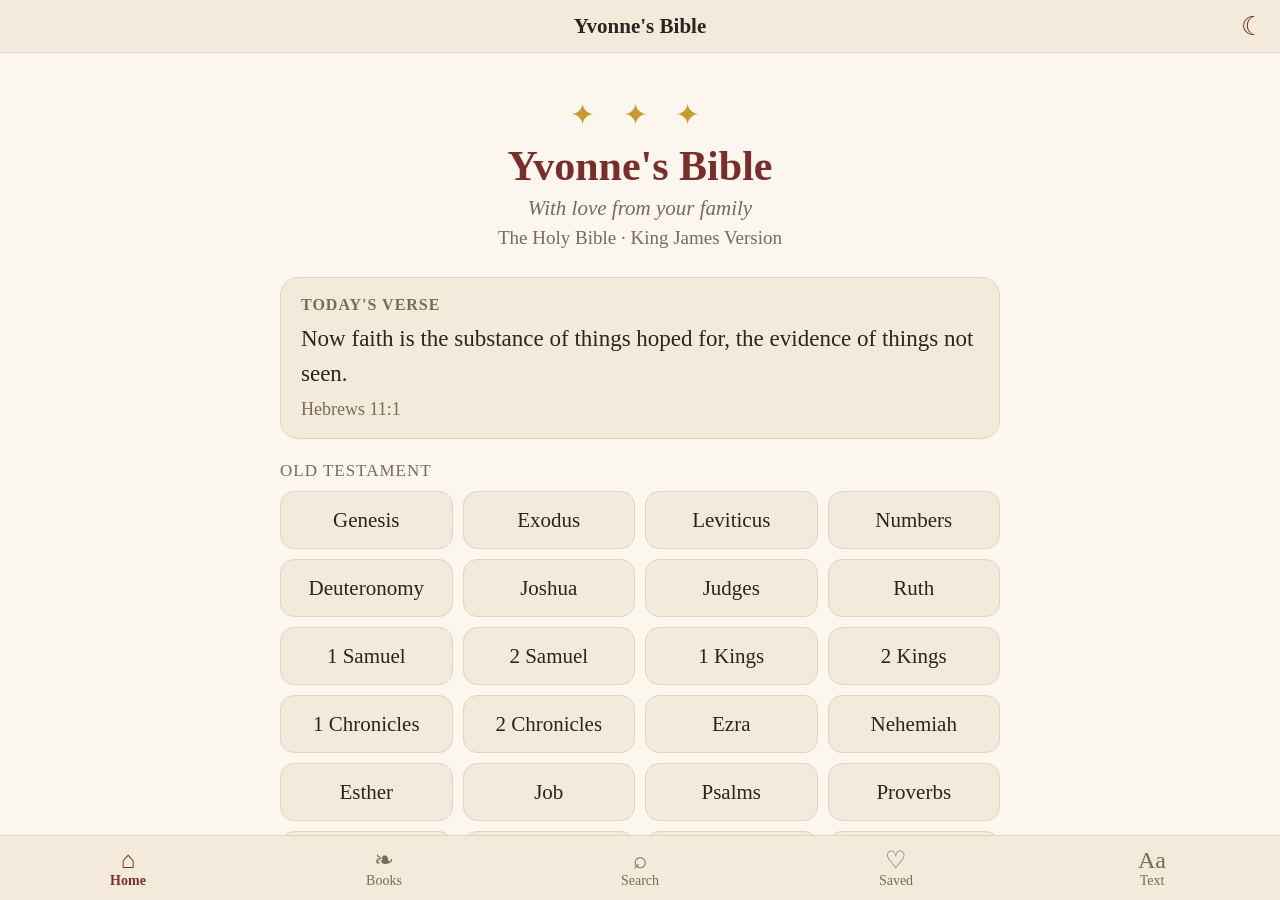
==== index.html @ 8f157e57 "v3.1: subtle play button, voice hint" ====
<!doctype html><html lang="en"><head><meta charset="utf-8">
<meta name="viewport" content="width=device-width,initial-scale=1,viewport-fit=cover">
<meta name="robots" content="noindex,nofollow">
<meta name="apple-mobile-web-app-capable" content="yes"><meta name="mobile-web-app-capable" content="yes">
<meta name="apple-mobile-web-app-status-bar-style" content="default">
<meta name="apple-mobile-web-app-title" content="Bible">
<meta name="theme-color" content="#fbf6ee">
<link rel="manifest" href="manifest.webmanifest"><link rel="apple-touch-icon" href="icons/icon-180.png">
<title>Yvonne's Bible</title><link rel="stylesheet" href="style.css?v=4"></head><body>
<header id="top"><button id="back" class="ib" aria-label="Back">‹</button><h1 id="title">Yvonne's Bible</h1><button id="moon" class="ib" aria-label="Night mode">☾</button></header>
<main id="view"></main>
<div id="readnav" hidden><button id="prev" aria-label="Previous chapter">‹ Prev</button><button id="chap" aria-label="Choose chapter"></button><button id="play" aria-label="Read aloud">&#9654;&#xFE0E;</button><button id="next" aria-label="Next chapter">Next ›</button></div>
<nav id="tabs"><button data-t="home"><b>⌂</b>Home</button><button data-t="books"><b>❧</b>Books</button><button data-t="search"><b>⌕</b>Search</button><button data-t="saved"><b>♡</b>Saved</button><button data-t="text"><b>Aa</b>Text</button></nav>
<div id="sheet" hidden></div><div id="toast" hidden></div>
<script src="app.js?v=4"></script></body></html>
---- style.css ----
:root{--bg:#fbf6ee;--bar:#f3eadb;--ink:#2b2420;--soft:#7a6a5a;--line:#e2d5c0;--red:#b3261e;--gold:#c99a2e;--acc:#7a2e2a;--hl:#fbe7a6;--fs:24px}
body.sepia{--bg:#f1e3c8;--bar:#e6d3b0;--ink:#3a2c1c;--line:#d4bf98;--hl:#f3d27a}
body.night{--bg:#0e0c0b;--bar:#171412;--ink:#cdbfae;--soft:#857868;--line:#2a2420;--red:#e0806a;--gold:#9c7c3c;--acc:#d9a07f;--hl:#3d3016}
*{box-sizing:border-box;-webkit-tap-highlight-color:transparent}
html,body{margin:0;height:100%;background:var(--bg);color:var(--ink);font-family:Georgia,"Iowan Old Style","Times New Roman",serif}
body{display:flex;flex-direction:column;overflow:hidden}
button{font:inherit;color:inherit;background:none;border:0;cursor:pointer;min-height:48px;min-width:48px}
header#top{flex:none;background:var(--bar);border-bottom:1px solid var(--line);padding-top:env(safe-area-inset-top);display:flex;align-items:center;z-index:5}
header h1{flex:1;text-align:center;font-size:21px;margin:0;font-weight:600;white-space:nowrap;overflow:hidden;text-overflow:ellipsis}
.ib{width:56px;height:52px;font-size:34px;display:flex;align-items:center;justify-content:center;color:var(--acc)}
#moon{font-size:26px}
#back[hidden]{display:flex;visibility:hidden}
main{flex:1;overflow-y:auto;-webkit-overflow-scrolling:touch;padding:18px 20px 30px}
#readnav{flex:none;display:flex;background:var(--bar);border-top:1px solid var(--line)}
#readnav[hidden]{display:none}
#readnav button{flex:1;height:58px;font-size:20px;color:var(--acc);font-weight:600}
#readnav #chap{color:var(--ink);font-weight:400}
#tabs{flex:none;display:flex;background:var(--bar);border-top:1px solid var(--line);padding-bottom:env(safe-area-inset-bottom)}
#tabs button{flex:1;height:64px;display:flex;flex-direction:column;align-items:center;justify-content:center;font-size:14px;color:var(--soft)}
#tabs button b{font-size:24px;font-weight:400;line-height:1.1}
#tabs button.on{color:var(--acc);font-weight:600}
.wrap{max-width:720px;margin:0 auto}
.cover{text-align:center;padding:26px 6px 10px}
.cover .orn{color:var(--gold);font-size:30px;letter-spacing:10px}
.cover h2{font-size:42px;margin:10px 0 6px;color:var(--acc);font-weight:600}
.cover .ded{font-style:italic;color:var(--soft);font-size:21px;margin:0 0 6px}
.card{background:var(--bar);border:1px solid var(--line);border-radius:18px;padding:18px 20px;margin:18px 0}
.card h3{margin:0 0 8px;font-size:16px;letter-spacing:1px;text-transform:uppercase;color:var(--soft);font-weight:600}
.card p{margin:0;font-size:23px;line-height:1.5}.card .ref{font-size:18px;color:var(--soft);margin-top:8px}
.big{display:block;width:100%;background:var(--acc);color:#fff8ef;border-radius:16px;font-size:22px;padding:16px;margin:12px 0;font-weight:600}
body.night .big{color:#1c1917}
.big.alt{background:transparent;color:var(--acc);border:2px solid var(--acc)}
.sect{font-size:17px;letter-spacing:1px;text-transform:uppercase;color:var(--soft);margin:22px 0 10px}
.grid{display:grid;grid-template-columns:repeat(auto-fill,minmax(150px,1fr));gap:10px}
.grid button{background:var(--bar);border:1px solid var(--line);border-radius:14px;min-height:60px;font-size:20px;padding:8px}
.grid.nums{grid-template-columns:repeat(auto-fill,minmax(64px,1fr))}
.grid.nums button{font-size:22px;min-height:64px}
.chtitle{text-align:center;font-size:30px;color:var(--acc);margin:4px 0 16px;font-weight:600}
.text{font-size:var(--fs);line-height:1.65}
.v{padding:2px 0;border-radius:6px}
.v sup{font-size:.55em;color:var(--soft);font-family:-apple-system,sans-serif;margin-right:3px;vertical-align:.5em}
.v r{color:var(--red)}.v s{text-decoration:none;font-size:.82em;letter-spacing:.04em}.v i{font-style:italic;opacity:.85}
.v h{display:block;font-style:italic;color:var(--soft);font-size:.8em;margin:8px 0 4px}
.v.hl{background:var(--hl)}.v.sel{outline:2px dashed var(--gold);outline-offset:2px}
.v.flash{animation:fl 2s}@keyframes fl{0%{background:var(--hl)}100%{background:transparent}}
.egg{display:inline-flex;align-items:center;justify-content:center;min-width:44px;min-height:44px;margin:-12px -6px -12px -4px;vertical-align:middle;color:var(--gold);font-size:.8em}
.pageturn{animation:pt .28s ease-out}.pageturn.b{animation:ptb .28s ease-out}
@keyframes pt{from{opacity:.2;transform:translateX(40px)}to{opacity:1;transform:none}}
@keyframes ptb{from{opacity:.2;transform:translateX(-40px)}to{opacity:1;transform:none}}
#sheet{position:fixed;inset:0;background:rgba(30,20,10,.45);z-index:20;display:flex;align-items:flex-end;justify-content:center}
#sheet[hidden]{display:none}
.panel{background:var(--bg);width:100%;max-width:620px;border-radius:22px 22px 0 0;padding:20px 20px calc(20px + env(safe-area-inset-bottom));max-height:88vh;overflow:auto;animation:up .25s}
@keyframes up{from{transform:translateY(40px);opacity:0}}
.panel h3{margin:4px 0 12px;font-size:24px;color:var(--acc);text-align:center}
.panel img{width:100%;border-radius:14px;display:block;margin:6px 0 14px}
.panel .msg{font-size:22px;line-height:1.5;text-align:center;font-style:italic}
.panel .vref{font-size:18px;color:var(--soft);text-align:center;margin-bottom:6px}
.row{display:flex;gap:10px}.row button{flex:1;border:2px solid var(--line);border-radius:14px;font-size:20px;min-height:56px}
.row button.on{border-color:var(--acc);color:var(--acc);font-weight:600}
input[type=search]{width:100%;font:inherit;font-size:22px;padding:14px 16px;border-radius:14px;border:2px solid var(--line);background:var(--bar);color:var(--ink)}
.res{display:block;width:100%;text-align:left;padding:14px 4px;border-bottom:1px solid var(--line);font-size:20px;line-height:1.45}
.res b{color:var(--acc);display:block;font-size:17px}
mark{background:var(--hl);color:inherit}
#toast{position:fixed;left:50%;transform:translateX(-50%);bottom:calc(150px + env(safe-area-inset-bottom));background:var(--ink);color:var(--bg);padding:12px 20px;border-radius:30px;font-size:18px;z-index:30;font-family:-apple-system,sans-serif}
#toast[hidden]{display:none}
.muted{color:var(--soft);font-size:19px;text-align:center}
.cont{display:block;width:100%;text-align:center;font-size:19px;color:var(--acc);min-height:48px;margin:2px 0 -6px}
.grid.bk button{font-size:21px;min-height:58px}
body.night .panel img{filter:brightness(.8)}
#readnav{align-items:center}
#readnav #play{flex:none;width:52px;height:52px;border-radius:50%;background:transparent;color:var(--acc);font-size:20px;margin:0 4px;border:1.5px solid var(--line);transition:background .2s,border-color .2s}
#readnav #play.on{background:color-mix(in srgb,var(--acc) 12%,transparent);border-color:color-mix(in srgb,var(--acc) 45%,transparent);font-size:17px;letter-spacing:-2px}
.hint{background:color-mix(in srgb,var(--gold) 12%,transparent);border:1px solid color-mix(in srgb,var(--gold) 35%,transparent);border-radius:12px;padding:10px 12px;margin-top:10px;font-size:16px;color:var(--soft);line-height:1.4}
.hint button{min-height:44px;color:var(--acc);font-size:16px;text-decoration:underline;padding:0 4px}
.v.speaking{background:var(--hl);box-shadow:0 0 0 3px var(--hl)}
select{width:100%;font:inherit;font-size:19px;padding:12px;border-radius:14px;border:2px solid var(--line);background:var(--bar);color:var(--ink);min-height:52px}
.help{font-size:16px;color:var(--soft);line-height:1.4;margin:8px 2px 0}
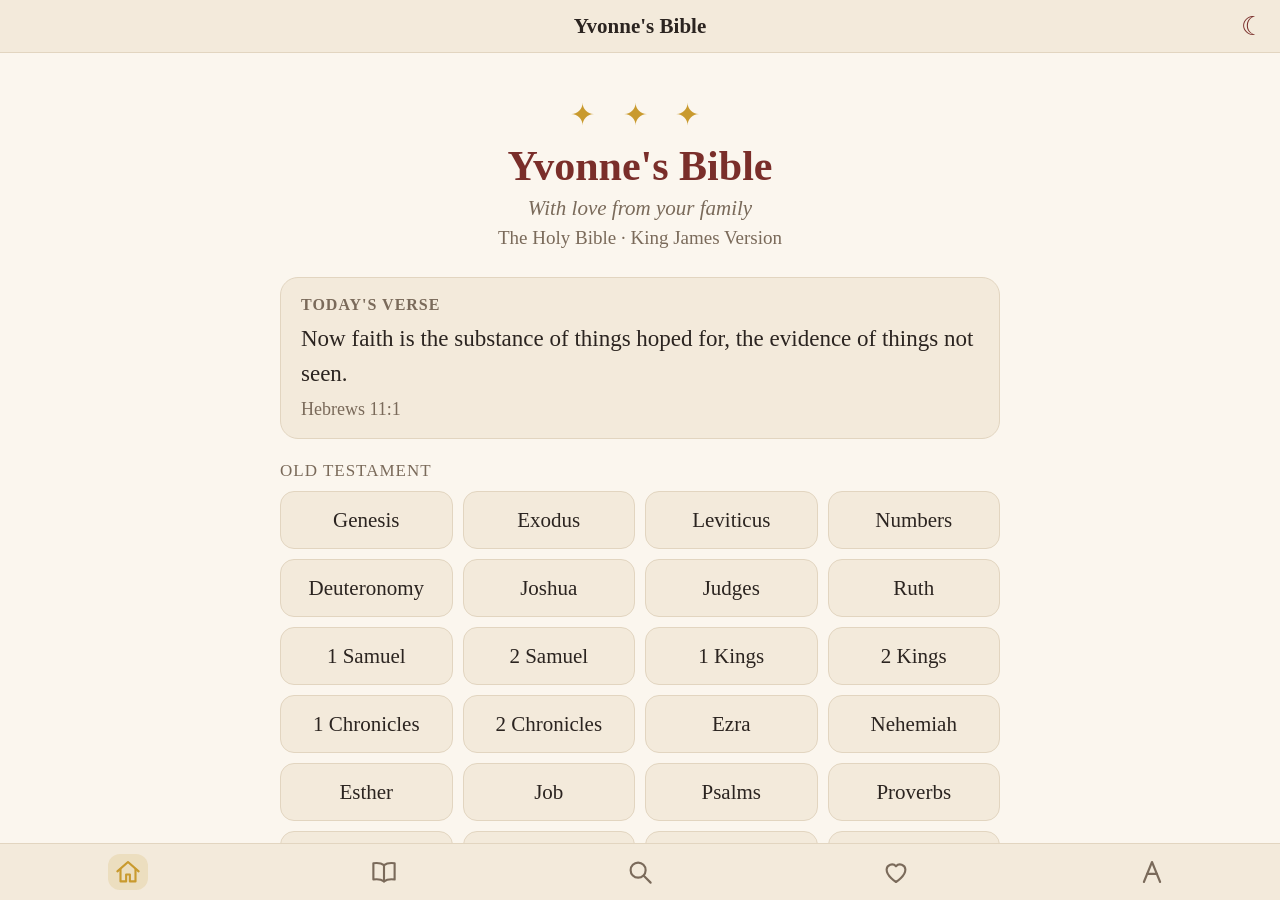
==== commit a91d83ee: "v3.3: icon tab bar" ====
--- a/index.html
+++ b/index.html
@@ -6,10 +6,10 @@
 <meta name="apple-mobile-web-app-title" content="Bible">
 <meta name="theme-color" content="#fbf6ee">
 <link rel="manifest" href="manifest.webmanifest"><link rel="apple-touch-icon" href="icons/icon-180.png">
-<title>Yvonne's Bible</title><link rel="stylesheet" href="style.css?v=4"></head><body>
+<title>Yvonne's Bible</title><link rel="stylesheet" href="style.css?v=6"></head><body>
 <header id="top"><button id="back" class="ib" aria-label="Back">‹</button><h1 id="title">Yvonne's Bible</h1><button id="moon" class="ib" aria-label="Night mode">☾</button></header>
 <main id="view"></main>
 <div id="readnav" hidden><button id="prev" aria-label="Previous chapter">‹ Prev</button><button id="chap" aria-label="Choose chapter"></button><button id="play" aria-label="Read aloud">&#9654;&#xFE0E;</button><button id="next" aria-label="Next chapter">Next ›</button></div>
-<nav id="tabs"><button data-t="home"><b>⌂</b>Home</button><button data-t="books"><b>❧</b>Books</button><button data-t="search"><b>⌕</b>Search</button><button data-t="saved"><b>♡</b>Saved</button><button data-t="text"><b>Aa</b>Text</button></nav>
+<nav id="tabs"><button data-t="home" aria-label="Home"><svg viewBox="0 0 24 24" width="30" height="30" fill="none" stroke="currentColor" stroke-width="1.7" stroke-linecap="round" stroke-linejoin="round" aria-hidden="true"><path d="M3.5 11.5 12 4l8.5 7.5"/><path d="M6 10v9.5h4.5V14h3v5.5H18V10"/></svg></button><button data-t="books" aria-label="Books"><svg viewBox="0 0 24 24" width="30" height="30" fill="none" stroke="currentColor" stroke-width="1.7" stroke-linecap="round" stroke-linejoin="round" aria-hidden="true"><path d="M12 6.5C10 5 7 4.5 3.5 5v13c3.5-.5 6.5 0 8.5 1.5 2-1.5 5-2 8.5-1.5V5C17 4.5 14 5 12 6.5z"/><path d="M12 6.5v13"/></svg></button><button data-t="search" aria-label="Search"><svg viewBox="0 0 24 24" width="30" height="30" fill="none" stroke="currentColor" stroke-width="1.7" stroke-linecap="round" stroke-linejoin="round" aria-hidden="true"><circle cx="10.5" cy="10.5" r="6"/><path d="m15 15 5.5 5.5"/></svg></button><button data-t="saved" aria-label="Saved"><svg viewBox="0 0 24 24" width="30" height="30" fill="none" stroke="currentColor" stroke-width="1.7" stroke-linecap="round" stroke-linejoin="round" aria-hidden="true"><path d="M12 20s-7.5-4.6-7.5-10A4.3 4.3 0 0 1 12 7.4 4.3 4.3 0 0 1 19.5 10c0 5.4-7.5 10-7.5 10z"/></svg></button><button data-t="text" aria-label="Text size and display"><svg viewBox="0 0 24 24" width="30" height="30" fill="none" stroke="currentColor" stroke-width="1.7" stroke-linecap="round" stroke-linejoin="round" aria-hidden="true"><path d="M5.5 20 12 4l6.5 16"/><path d="M8.2 13.5h7.6"/></svg></button></nav>
 <div id="sheet" hidden></div><div id="toast" hidden></div>
-<script src="app.js?v=4"></script></body></html>
+<script src="app.js?v=6"></script></body></html>
--- a/style.css
+++ b/style.css
@@ -16,7 +16,7 @@
 #readnav button{flex:1;height:58px;font-size:20px;color:var(--acc);font-weight:600}
 #readnav #chap{color:var(--ink);font-weight:400}
 #tabs{flex:none;display:flex;background:var(--bar);border-top:1px solid var(--line);padding-bottom:env(safe-area-inset-bottom)}
-#tabs button{flex:1;height:64px;display:flex;flex-direction:column;align-items:center;justify-content:center;font-size:14px;color:var(--soft)}
+#tabs button{flex:1;height:56px;display:flex;flex-direction:column;align-items:center;justify-content:center;font-size:14px;color:var(--soft)}
 #tabs button b{font-size:24px;font-weight:400;line-height:1.1}
 #tabs button.on{color:var(--acc);font-weight:600}
 .wrap{max-width:720px;margin:0 auto}
@@ -68,10 +68,15 @@
 .grid.bk button{font-size:21px;min-height:58px}
 body.night .panel img{filter:brightness(.8)}
 #readnav{align-items:center}
-#readnav #play{flex:none;width:52px;height:52px;border-radius:50%;background:transparent;color:var(--acc);font-size:20px;margin:0 4px;border:1.5px solid var(--line);transition:background .2s,border-color .2s}
-#readnav #play.on{background:color-mix(in srgb,var(--acc) 12%,transparent);border-color:color-mix(in srgb,var(--acc) 45%,transparent);font-size:17px;letter-spacing:-2px}
+#readnav #play{flex:none;width:56px;height:56px;background:none;border:0;color:var(--acc);font-size:22px;margin:0 2px}
+#readnav #play.on{color:var(--red);font-size:19px;letter-spacing:-2px}
 .hint{background:color-mix(in srgb,var(--gold) 12%,transparent);border:1px solid color-mix(in srgb,var(--gold) 35%,transparent);border-radius:12px;padding:10px 12px;margin-top:10px;font-size:16px;color:var(--soft);line-height:1.4}
 .hint button{min-height:44px;color:var(--acc);font-size:16px;text-decoration:underline;padding:0 4px}
 .v.speaking{background:var(--hl);box-shadow:0 0 0 3px var(--hl)}
 select{width:100%;font:inherit;font-size:19px;padding:12px;border-radius:14px;border:2px solid var(--line);background:var(--bar);color:var(--ink);min-height:52px}
 .help{font-size:16px;color:var(--soft);line-height:1.4;margin:8px 2px 0}
+#tabs button.on{color:var(--gold)}
+#tabs button.on::after{content:"";position:absolute}
+#tabs button{position:relative;border-radius:14px}
+#tabs button.on svg{background:color-mix(in srgb,var(--gold) 16%,transparent);border-radius:12px;padding:3px;width:40px;height:36px}
+#tabs svg{width:40px;height:36px;padding:3px}
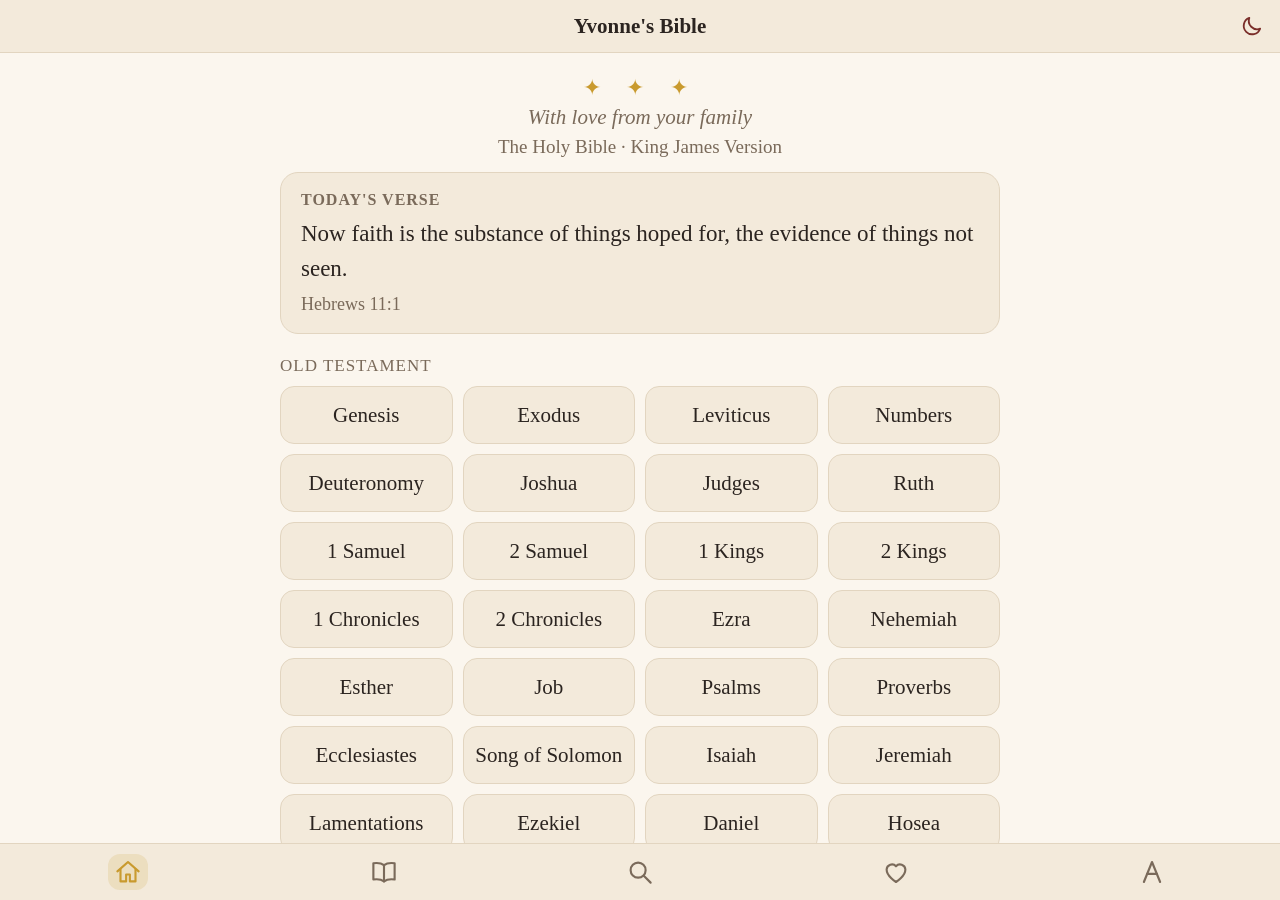
==== commit e7365105: "v3.5: solid top, compact cover, svg sun/moon" ====
--- a/index.html
+++ b/index.html
@@ -6,10 +6,10 @@
 <meta name="apple-mobile-web-app-title" content="Bible">
 <meta name="theme-color" content="#fbf6ee">
 <link rel="manifest" href="manifest.webmanifest"><link rel="apple-touch-icon" href="icons/icon-180.png">
-<title>Yvonne's Bible</title><link rel="stylesheet" href="style.css?v=6"></head><body>
-<header id="top"><button id="back" class="ib" aria-label="Back">‹</button><h1 id="title">Yvonne's Bible</h1><button id="moon" class="ib" aria-label="Night mode">☾</button></header>
+<title>Yvonne's Bible</title><link rel="stylesheet" href="style.css?v=8"></head><body>
+<header id="top"><button id="back" class="ib" aria-label="Back">‹</button><h1 id="title">Yvonne's Bible</h1><button id="moon" class="ib" aria-label="Night mode"></button></header>
 <main id="view"></main>
 <div id="readnav" hidden><button id="prev" aria-label="Previous chapter">‹ Prev</button><button id="chap" aria-label="Choose chapter"></button><button id="play" aria-label="Read aloud">&#9654;&#xFE0E;</button><button id="next" aria-label="Next chapter">Next ›</button></div>
 <nav id="tabs"><button data-t="home" aria-label="Home"><svg viewBox="0 0 24 24" width="30" height="30" fill="none" stroke="currentColor" stroke-width="1.7" stroke-linecap="round" stroke-linejoin="round" aria-hidden="true"><path d="M3.5 11.5 12 4l8.5 7.5"/><path d="M6 10v9.5h4.5V14h3v5.5H18V10"/></svg></button><button data-t="books" aria-label="Books"><svg viewBox="0 0 24 24" width="30" height="30" fill="none" stroke="currentColor" stroke-width="1.7" stroke-linecap="round" stroke-linejoin="round" aria-hidden="true"><path d="M12 6.5C10 5 7 4.5 3.5 5v13c3.5-.5 6.5 0 8.5 1.5 2-1.5 5-2 8.5-1.5V5C17 4.5 14 5 12 6.5z"/><path d="M12 6.5v13"/></svg></button><button data-t="search" aria-label="Search"><svg viewBox="0 0 24 24" width="30" height="30" fill="none" stroke="currentColor" stroke-width="1.7" stroke-linecap="round" stroke-linejoin="round" aria-hidden="true"><circle cx="10.5" cy="10.5" r="6"/><path d="m15 15 5.5 5.5"/></svg></button><button data-t="saved" aria-label="Saved"><svg viewBox="0 0 24 24" width="30" height="30" fill="none" stroke="currentColor" stroke-width="1.7" stroke-linecap="round" stroke-linejoin="round" aria-hidden="true"><path d="M12 20s-7.5-4.6-7.5-10A4.3 4.3 0 0 1 12 7.4 4.3 4.3 0 0 1 19.5 10c0 5.4-7.5 10-7.5 10z"/></svg></button><button data-t="text" aria-label="Text size and display"><svg viewBox="0 0 24 24" width="30" height="30" fill="none" stroke="currentColor" stroke-width="1.7" stroke-linecap="round" stroke-linejoin="round" aria-hidden="true"><path d="M5.5 20 12 4l6.5 16"/><path d="M8.2 13.5h7.6"/></svg></button></nav>
 <div id="sheet" hidden></div><div id="toast" hidden></div>
-<script src="app.js?v=6"></script></body></html>
+<script src="app.js?v=8"></script></body></html>
--- a/style.css
+++ b/style.css
@@ -1,14 +1,15 @@
 :root{--bg:#fbf6ee;--bar:#f3eadb;--ink:#2b2420;--soft:#7a6a5a;--line:#e2d5c0;--red:#b3261e;--gold:#c99a2e;--acc:#7a2e2a;--hl:#fbe7a6;--fs:24px}
-body.sepia{--bg:#f1e3c8;--bar:#e6d3b0;--ink:#3a2c1c;--line:#d4bf98;--hl:#f3d27a}
-body.night{--bg:#0e0c0b;--bar:#171412;--ink:#cdbfae;--soft:#857868;--line:#2a2420;--red:#e0806a;--gold:#9c7c3c;--acc:#d9a07f;--hl:#3d3016}
+.sepia{--bg:#f1e3c8;--bar:#e6d3b0;--ink:#3a2c1c;--line:#d4bf98;--hl:#f3d27a}
+.night{--bg:#0e0c0b;--bar:#171412;--ink:#cdbfae;--soft:#857868;--line:#2a2420;--red:#e0806a;--gold:#9c7c3c;--acc:#d9a07f;--hl:#3d3016}
 *{box-sizing:border-box;-webkit-tap-highlight-color:transparent}
-html,body{margin:0;height:100%;background:var(--bg);color:var(--ink);font-family:Georgia,"Iowan Old Style","Times New Roman",serif}
-body{display:flex;flex-direction:column;overflow:hidden}
+html{background:var(--bar)}
+html,body{margin:0;height:100%;color:var(--ink);font-family:Georgia,"Iowan Old Style","Times New Roman",serif}
+body{background:var(--bg);display:flex;flex-direction:column;overflow:hidden}
 button{font:inherit;color:inherit;background:none;border:0;cursor:pointer;min-height:48px;min-width:48px}
-header#top{flex:none;background:var(--bar);border-bottom:1px solid var(--line);padding-top:env(safe-area-inset-top);display:flex;align-items:center;z-index:5}
-header h1{flex:1;text-align:center;font-size:21px;margin:0;font-weight:600;white-space:nowrap;overflow:hidden;text-overflow:ellipsis}
+header#top{flex:none;background:var(--bar);opacity:1;-webkit-backdrop-filter:none;backdrop-filter:none;border-bottom:1px solid var(--line);padding-top:env(safe-area-inset-top);display:flex;align-items:center;z-index:5}
+header h1{flex:1;color:var(--ink);-webkit-font-smoothing:antialiased;text-shadow:none;text-align:center;font-size:21px;margin:0;font-weight:600;white-space:nowrap;overflow:hidden;text-overflow:ellipsis}
 .ib{width:56px;height:52px;font-size:34px;display:flex;align-items:center;justify-content:center;color:var(--acc)}
-#moon{font-size:26px}
+#moon svg{width:26px;height:26px}
 #back[hidden]{display:flex;visibility:hidden}
 main{flex:1;overflow-y:auto;-webkit-overflow-scrolling:touch;padding:18px 20px 30px}
 #readnav{flex:none;display:flex;background:var(--bar);border-top:1px solid var(--line)}
@@ -20,11 +21,11 @@
 #tabs button b{font-size:24px;font-weight:400;line-height:1.1}
 #tabs button.on{color:var(--acc);font-weight:600}
 .wrap{max-width:720px;margin:0 auto}
-.cover{text-align:center;padding:26px 6px 10px}
-.cover .orn{color:var(--gold);font-size:30px;letter-spacing:10px}
+.cover{text-align:center;padding:4px 6px 0}
+.cover .orn{color:var(--gold);font-size:22px;letter-spacing:10px;margin-bottom:4px}
 .cover h2{font-size:42px;margin:10px 0 6px;color:var(--acc);font-weight:600}
 .cover .ded{font-style:italic;color:var(--soft);font-size:21px;margin:0 0 6px}
-.card{background:var(--bar);border:1px solid var(--line);border-radius:18px;padding:18px 20px;margin:18px 0}
+.card{background:var(--bar);border:1px solid var(--line);border-radius:18px;padding:18px 20px;margin:14px 0 18px}
 .card h3{margin:0 0 8px;font-size:16px;letter-spacing:1px;text-transform:uppercase;color:var(--soft);font-weight:600}
 .card p{margin:0;font-size:23px;line-height:1.5}.card .ref{font-size:18px;color:var(--soft);margin-top:8px}
 .big{display:block;width:100%;background:var(--acc);color:#fff8ef;border-radius:16px;font-size:22px;padding:16px;margin:12px 0;font-weight:600}
@@ -47,9 +48,9 @@
 .pageturn{animation:pt .28s ease-out}.pageturn.b{animation:ptb .28s ease-out}
 @keyframes pt{from{opacity:.2;transform:translateX(40px)}to{opacity:1;transform:none}}
 @keyframes ptb{from{opacity:.2;transform:translateX(-40px)}to{opacity:1;transform:none}}
-#sheet{position:fixed;inset:0;background:rgba(30,20,10,.45);z-index:20;display:flex;align-items:flex-end;justify-content:center}
+#sheet{position:fixed;top:0;left:0;right:0;bottom:var(--tabh,64px);background:rgba(30,20,10,.45);z-index:20;display:flex;align-items:flex-end;justify-content:center}
 #sheet[hidden]{display:none}
-.panel{background:var(--bg);width:100%;max-width:620px;border-radius:22px 22px 0 0;padding:20px 20px calc(20px + env(safe-area-inset-bottom));max-height:88vh;overflow:auto;animation:up .25s}
+.panel{background:var(--bg);width:100%;max-width:620px;border-radius:22px 22px 0 0;padding:20px;max-height:calc(100% - env(safe-area-inset-top) - 12px);overflow:auto;animation:up .25s}
 @keyframes up{from{transform:translateY(40px);opacity:0}}
 .panel h3{margin:4px 0 12px;font-size:24px;color:var(--acc);text-align:center}
 .panel img{width:100%;border-radius:14px;display:block;margin:6px 0 14px}
@@ -80,3 +81,5 @@
 #tabs button{position:relative;border-radius:14px}
 #tabs button.on svg{background:color-mix(in srgb,var(--gold) 16%,transparent);border-radius:12px;padding:3px;width:40px;height:36px}
 #tabs svg{width:40px;height:36px;padding:3px}
+body.typing #tabs{display:none}
+#tabs{position:relative;z-index:25}
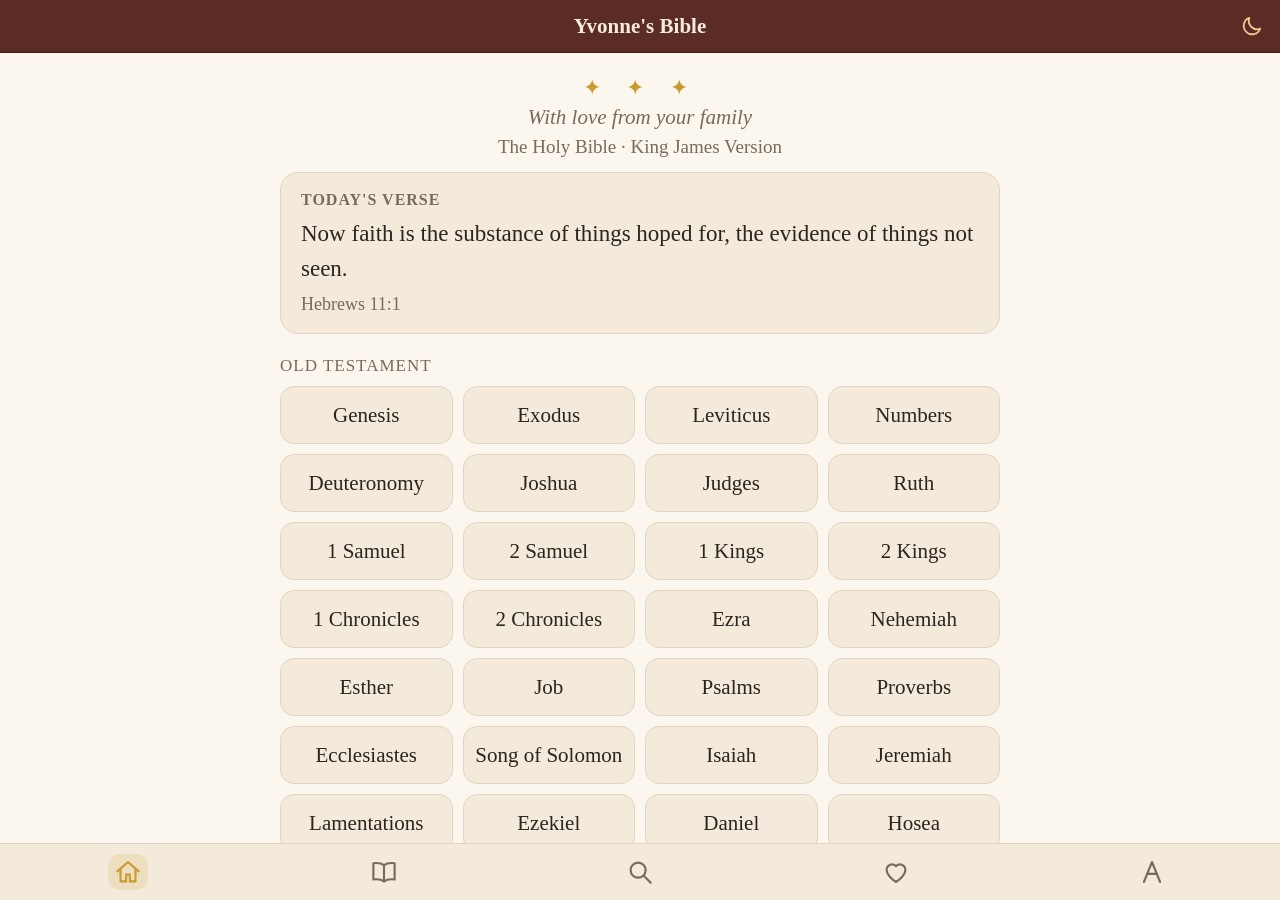
==== commit 01ec594e: "v3.6: black-translucent status bar with solid header band" ====
--- a/index.html
+++ b/index.html
@@ -2,14 +2,14 @@
 <meta name="viewport" content="width=device-width,initial-scale=1,viewport-fit=cover">
 <meta name="robots" content="noindex,nofollow">
 <meta name="apple-mobile-web-app-capable" content="yes"><meta name="mobile-web-app-capable" content="yes">
-<meta name="apple-mobile-web-app-status-bar-style" content="default">
+<meta name="apple-mobile-web-app-status-bar-style" content="black-translucent">
 <meta name="apple-mobile-web-app-title" content="Bible">
-<meta name="theme-color" content="#fbf6ee">
+<meta name="theme-color" content="#5b2b26">
 <link rel="manifest" href="manifest.webmanifest"><link rel="apple-touch-icon" href="icons/icon-180.png">
-<title>Yvonne's Bible</title><link rel="stylesheet" href="style.css?v=8"></head><body>
+<title>Yvonne's Bible</title><link rel="stylesheet" href="style.css?v=9"></head><body>
 <header id="top"><button id="back" class="ib" aria-label="Back">‹</button><h1 id="title">Yvonne's Bible</h1><button id="moon" class="ib" aria-label="Night mode"></button></header>
 <main id="view"></main>
 <div id="readnav" hidden><button id="prev" aria-label="Previous chapter">‹ Prev</button><button id="chap" aria-label="Choose chapter"></button><button id="play" aria-label="Read aloud">&#9654;&#xFE0E;</button><button id="next" aria-label="Next chapter">Next ›</button></div>
 <nav id="tabs"><button data-t="home" aria-label="Home"><svg viewBox="0 0 24 24" width="30" height="30" fill="none" stroke="currentColor" stroke-width="1.7" stroke-linecap="round" stroke-linejoin="round" aria-hidden="true"><path d="M3.5 11.5 12 4l8.5 7.5"/><path d="M6 10v9.5h4.5V14h3v5.5H18V10"/></svg></button><button data-t="books" aria-label="Books"><svg viewBox="0 0 24 24" width="30" height="30" fill="none" stroke="currentColor" stroke-width="1.7" stroke-linecap="round" stroke-linejoin="round" aria-hidden="true"><path d="M12 6.5C10 5 7 4.5 3.5 5v13c3.5-.5 6.5 0 8.5 1.5 2-1.5 5-2 8.5-1.5V5C17 4.5 14 5 12 6.5z"/><path d="M12 6.5v13"/></svg></button><button data-t="search" aria-label="Search"><svg viewBox="0 0 24 24" width="30" height="30" fill="none" stroke="currentColor" stroke-width="1.7" stroke-linecap="round" stroke-linejoin="round" aria-hidden="true"><circle cx="10.5" cy="10.5" r="6"/><path d="m15 15 5.5 5.5"/></svg></button><button data-t="saved" aria-label="Saved"><svg viewBox="0 0 24 24" width="30" height="30" fill="none" stroke="currentColor" stroke-width="1.7" stroke-linecap="round" stroke-linejoin="round" aria-hidden="true"><path d="M12 20s-7.5-4.6-7.5-10A4.3 4.3 0 0 1 12 7.4 4.3 4.3 0 0 1 19.5 10c0 5.4-7.5 10-7.5 10z"/></svg></button><button data-t="text" aria-label="Text size and display"><svg viewBox="0 0 24 24" width="30" height="30" fill="none" stroke="currentColor" stroke-width="1.7" stroke-linecap="round" stroke-linejoin="round" aria-hidden="true"><path d="M5.5 20 12 4l6.5 16"/><path d="M8.2 13.5h7.6"/></svg></button></nav>
 <div id="sheet" hidden></div><div id="toast" hidden></div>
-<script src="app.js?v=8"></script></body></html>
+<script src="app.js?v=9"></script></body></html>
--- a/style.css
+++ b/style.css
@@ -1,14 +1,14 @@
-:root{--bg:#fbf6ee;--bar:#f3eadb;--ink:#2b2420;--soft:#7a6a5a;--line:#e2d5c0;--red:#b3261e;--gold:#c99a2e;--acc:#7a2e2a;--hl:#fbe7a6;--fs:24px}
-.sepia{--bg:#f1e3c8;--bar:#e6d3b0;--ink:#3a2c1c;--line:#d4bf98;--hl:#f3d27a}
-.night{--bg:#0e0c0b;--bar:#171412;--ink:#cdbfae;--soft:#857868;--line:#2a2420;--red:#e0806a;--gold:#9c7c3c;--acc:#d9a07f;--hl:#3d3016}
+:root{--hbar:#5b2b26;--hink:#f7ecdb;--hacc:#ecc98e;--hline:#4a221e;--bg:#fbf6ee;--bar:#f3eadb;--ink:#2b2420;--soft:#7a6a5a;--line:#e2d5c0;--red:#b3261e;--gold:#c99a2e;--acc:#7a2e2a;--hl:#fbe7a6;--fs:24px}
+.sepia{--hbar:#4d3926;--hink:#f3e6cc;--hacc:#e6c582;--hline:#3e2d1e;--bg:#f1e3c8;--bar:#e6d3b0;--ink:#3a2c1c;--line:#d4bf98;--hl:#f3d27a}
+.night{--hbar:#171412;--hink:#cdbfae;--hacc:#d9a07f;--hline:#2a2420;--bg:#0e0c0b;--bar:#171412;--ink:#cdbfae;--soft:#857868;--line:#2a2420;--red:#e0806a;--gold:#9c7c3c;--acc:#d9a07f;--hl:#3d3016}
 *{box-sizing:border-box;-webkit-tap-highlight-color:transparent}
-html{background:var(--bar)}
+html{background:var(--hbar)}
 html,body{margin:0;height:100%;color:var(--ink);font-family:Georgia,"Iowan Old Style","Times New Roman",serif}
 body{background:var(--bg);display:flex;flex-direction:column;overflow:hidden}
 button{font:inherit;color:inherit;background:none;border:0;cursor:pointer;min-height:48px;min-width:48px}
-header#top{flex:none;background:var(--bar);opacity:1;-webkit-backdrop-filter:none;backdrop-filter:none;border-bottom:1px solid var(--line);padding-top:env(safe-area-inset-top);display:flex;align-items:center;z-index:5}
-header h1{flex:1;color:var(--ink);-webkit-font-smoothing:antialiased;text-shadow:none;text-align:center;font-size:21px;margin:0;font-weight:600;white-space:nowrap;overflow:hidden;text-overflow:ellipsis}
-.ib{width:56px;height:52px;font-size:34px;display:flex;align-items:center;justify-content:center;color:var(--acc)}
+header#top{flex:none;background:var(--hbar);border-bottom:1px solid var(--hline);padding-top:env(safe-area-inset-top);display:flex;align-items:center;z-index:5}
+header h1{flex:1;color:var(--hink);text-align:center;font-size:21px;margin:0;font-weight:600;white-space:nowrap;overflow:hidden;text-overflow:ellipsis}
+.ib{width:56px;height:52px;font-size:34px;display:flex;align-items:center;justify-content:center;color:var(--hacc)}
 #moon svg{width:26px;height:26px}
 #back[hidden]{display:flex;visibility:hidden}
 main{flex:1;overflow-y:auto;-webkit-overflow-scrolling:touch;padding:18px 20px 30px}
@@ -77,7 +77,6 @@
 select{width:100%;font:inherit;font-size:19px;padding:12px;border-radius:14px;border:2px solid var(--line);background:var(--bar);color:var(--ink);min-height:52px}
 .help{font-size:16px;color:var(--soft);line-height:1.4;margin:8px 2px 0}
 #tabs button.on{color:var(--gold)}
-#tabs button.on::after{content:"";position:absolute}
 #tabs button{position:relative;border-radius:14px}
 #tabs button.on svg{background:color-mix(in srgb,var(--gold) 16%,transparent);border-radius:12px;padding:3px;width:40px;height:36px}
 #tabs svg{width:40px;height:36px;padding:3px}
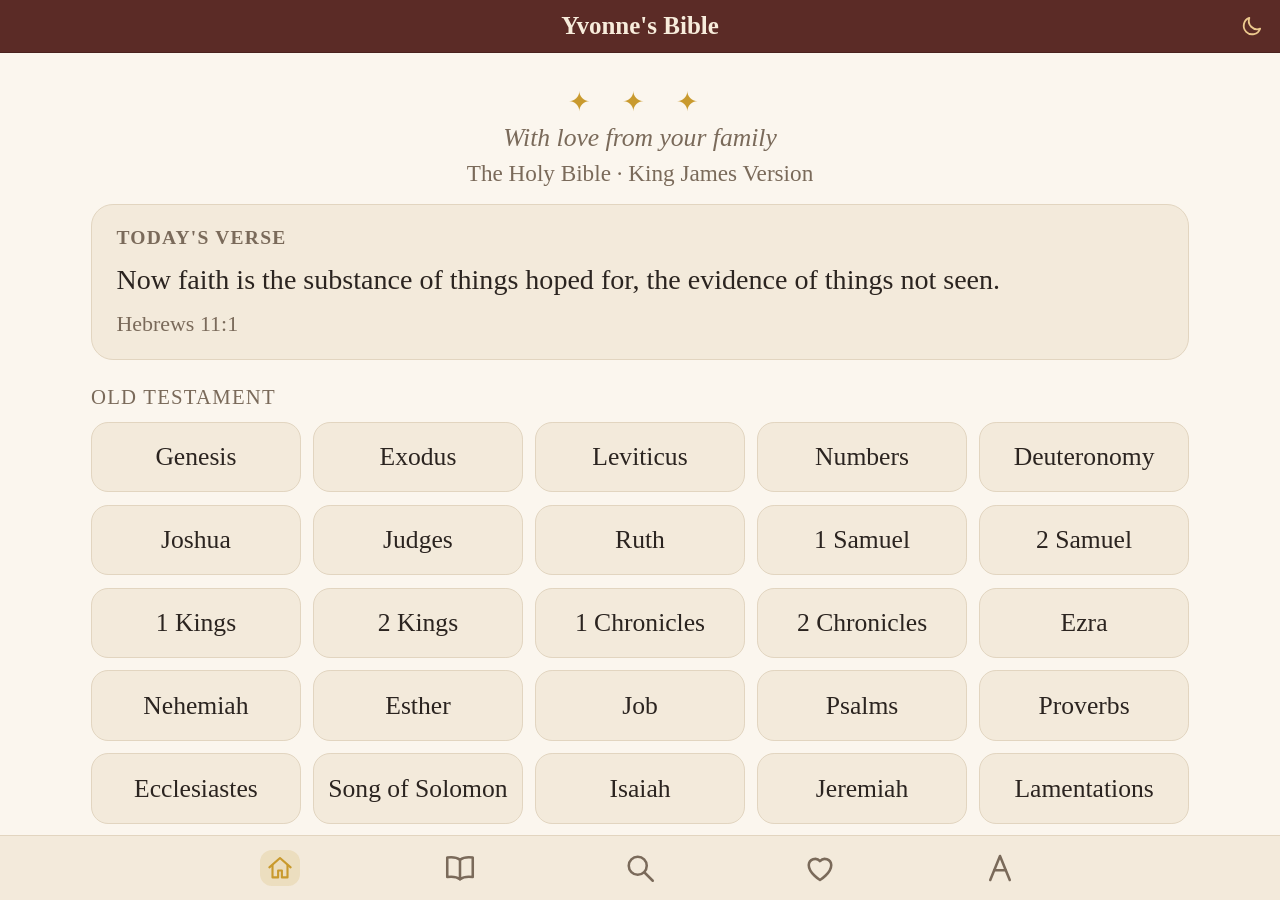
==== commit 7c6c9204: "v3.7: fill viewport at any size, wide-screen layout" ====
--- a/index.html
+++ b/index.html
@@ -6,10 +6,10 @@
 <meta name="apple-mobile-web-app-title" content="Bible">
 <meta name="theme-color" content="#5b2b26">
 <link rel="manifest" href="manifest.webmanifest"><link rel="apple-touch-icon" href="icons/icon-180.png">
-<title>Yvonne's Bible</title><link rel="stylesheet" href="style.css?v=9"></head><body>
+<title>Yvonne's Bible</title><link rel="stylesheet" href="style.css?v=10"></head><body>
 <header id="top"><button id="back" class="ib" aria-label="Back">‹</button><h1 id="title">Yvonne's Bible</h1><button id="moon" class="ib" aria-label="Night mode"></button></header>
 <main id="view"></main>
 <div id="readnav" hidden><button id="prev" aria-label="Previous chapter">‹ Prev</button><button id="chap" aria-label="Choose chapter"></button><button id="play" aria-label="Read aloud">&#9654;&#xFE0E;</button><button id="next" aria-label="Next chapter">Next ›</button></div>
 <nav id="tabs"><button data-t="home" aria-label="Home"><svg viewBox="0 0 24 24" width="30" height="30" fill="none" stroke="currentColor" stroke-width="1.7" stroke-linecap="round" stroke-linejoin="round" aria-hidden="true"><path d="M3.5 11.5 12 4l8.5 7.5"/><path d="M6 10v9.5h4.5V14h3v5.5H18V10"/></svg></button><button data-t="books" aria-label="Books"><svg viewBox="0 0 24 24" width="30" height="30" fill="none" stroke="currentColor" stroke-width="1.7" stroke-linecap="round" stroke-linejoin="round" aria-hidden="true"><path d="M12 6.5C10 5 7 4.5 3.5 5v13c3.5-.5 6.5 0 8.5 1.5 2-1.5 5-2 8.5-1.5V5C17 4.5 14 5 12 6.5z"/><path d="M12 6.5v13"/></svg></button><button data-t="search" aria-label="Search"><svg viewBox="0 0 24 24" width="30" height="30" fill="none" stroke="currentColor" stroke-width="1.7" stroke-linecap="round" stroke-linejoin="round" aria-hidden="true"><circle cx="10.5" cy="10.5" r="6"/><path d="m15 15 5.5 5.5"/></svg></button><button data-t="saved" aria-label="Saved"><svg viewBox="0 0 24 24" width="30" height="30" fill="none" stroke="currentColor" stroke-width="1.7" stroke-linecap="round" stroke-linejoin="round" aria-hidden="true"><path d="M12 20s-7.5-4.6-7.5-10A4.3 4.3 0 0 1 12 7.4 4.3 4.3 0 0 1 19.5 10c0 5.4-7.5 10-7.5 10z"/></svg></button><button data-t="text" aria-label="Text size and display"><svg viewBox="0 0 24 24" width="30" height="30" fill="none" stroke="currentColor" stroke-width="1.7" stroke-linecap="round" stroke-linejoin="round" aria-hidden="true"><path d="M5.5 20 12 4l6.5 16"/><path d="M8.2 13.5h7.6"/></svg></button></nav>
 <div id="sheet" hidden></div><div id="toast" hidden></div>
-<script src="app.js?v=9"></script></body></html>
+<script src="app.js?v=10"></script></body></html>
--- a/style.css
+++ b/style.css
@@ -2,9 +2,9 @@
 .sepia{--hbar:#4d3926;--hink:#f3e6cc;--hacc:#e6c582;--hline:#3e2d1e;--bg:#f1e3c8;--bar:#e6d3b0;--ink:#3a2c1c;--line:#d4bf98;--hl:#f3d27a}
 .night{--hbar:#171412;--hink:#cdbfae;--hacc:#d9a07f;--hline:#2a2420;--bg:#0e0c0b;--bar:#171412;--ink:#cdbfae;--soft:#857868;--line:#2a2420;--red:#e0806a;--gold:#9c7c3c;--acc:#d9a07f;--hl:#3d3016}
 *{box-sizing:border-box;-webkit-tap-highlight-color:transparent}
-html{background:var(--hbar)}
-html,body{margin:0;height:100%;color:var(--ink);font-family:Georgia,"Iowan Old Style","Times New Roman",serif}
-body{background:var(--bg);display:flex;flex-direction:column;overflow:hidden}
+html{background:var(--bg)}
+html,body{margin:0;width:100%;height:100%;min-height:100%;color:var(--ink);font-family:Georgia,"Iowan Old Style","Times New Roman",serif}
+body{background:var(--bg);display:flex;flex-direction:column;overflow:hidden;position:fixed;inset:0;height:100vh;height:100dvh;width:100vw;width:100dvw}
 button{font:inherit;color:inherit;background:none;border:0;cursor:pointer;min-height:48px;min-width:48px}
 header#top{flex:none;background:var(--hbar);border-bottom:1px solid var(--hline);padding-top:env(safe-area-inset-top);display:flex;align-items:center;z-index:5}
 header h1{flex:1;color:var(--hink);text-align:center;font-size:21px;margin:0;font-weight:600;white-space:nowrap;overflow:hidden;text-overflow:ellipsis}
@@ -82,3 +82,17 @@
 #tabs svg{width:40px;height:36px;padding:3px}
 body.typing #tabs{display:none}
 #tabs{position:relative;z-index:25}
+/* wide screens: full-bleed bars, centered controls, larger comfortable type */
+#tabs,#readnav{justify-content:center}
+#tabs button{max-width:180px}
+#readnav button{max-width:260px}
+@media (min-width:1100px){
+  main{padding:28px 40px 40px}
+  #view>.wrap{max-width:900px;zoom:1.22}
+  header h1{font-size:25px}
+  #tabs button{height:64px}#tabs svg{width:46px;height:42px}
+  #readnav button{height:64px;font-size:22px}
+  .panel{max-width:720px;zoom:1.15}
+}
+@media (min-width:1700px){#view>.wrap{max-width:960px;zoom:1.45}}
+s{text-decoration:none;font-size:.82em;letter-spacing:.04em}
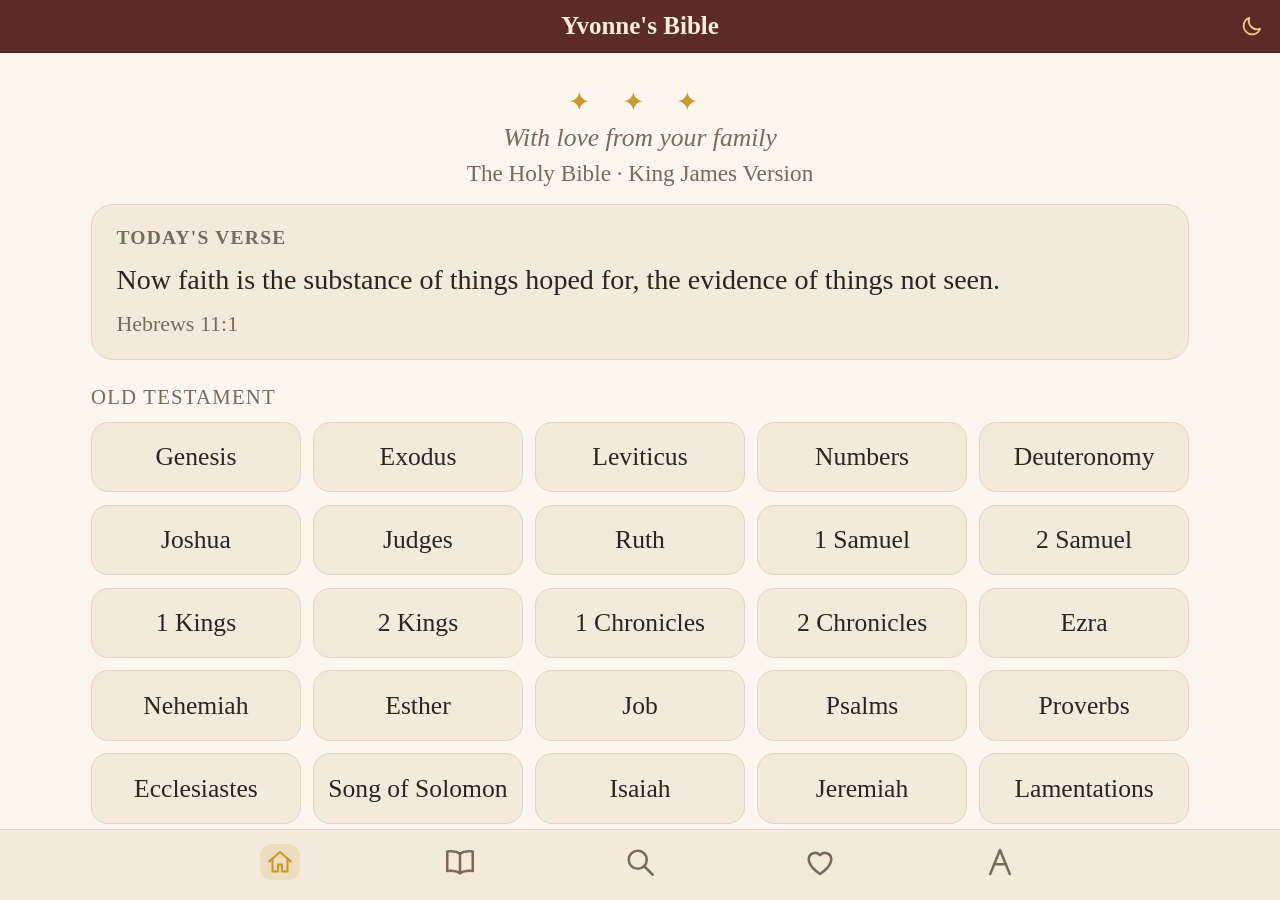
==== commit e45293d4: "v3.8: fix bottom band, compact tab bar, solid status area" ====
--- a/index.html
+++ b/index.html
@@ -6,10 +6,10 @@
 <meta name="apple-mobile-web-app-title" content="Bible">
 <meta name="theme-color" content="#5b2b26">
 <link rel="manifest" href="manifest.webmanifest"><link rel="apple-touch-icon" href="icons/icon-180.png">
-<title>Yvonne's Bible</title><link rel="stylesheet" href="style.css?v=10"></head><body>
+<title>Yvonne's Bible</title><link rel="stylesheet" href="style.css?v=11"></head><body>
 <header id="top"><button id="back" class="ib" aria-label="Back">‹</button><h1 id="title">Yvonne's Bible</h1><button id="moon" class="ib" aria-label="Night mode"></button></header>
 <main id="view"></main>
 <div id="readnav" hidden><button id="prev" aria-label="Previous chapter">‹ Prev</button><button id="chap" aria-label="Choose chapter"></button><button id="play" aria-label="Read aloud">&#9654;&#xFE0E;</button><button id="next" aria-label="Next chapter">Next ›</button></div>
 <nav id="tabs"><button data-t="home" aria-label="Home"><svg viewBox="0 0 24 24" width="30" height="30" fill="none" stroke="currentColor" stroke-width="1.7" stroke-linecap="round" stroke-linejoin="round" aria-hidden="true"><path d="M3.5 11.5 12 4l8.5 7.5"/><path d="M6 10v9.5h4.5V14h3v5.5H18V10"/></svg></button><button data-t="books" aria-label="Books"><svg viewBox="0 0 24 24" width="30" height="30" fill="none" stroke="currentColor" stroke-width="1.7" stroke-linecap="round" stroke-linejoin="round" aria-hidden="true"><path d="M12 6.5C10 5 7 4.5 3.5 5v13c3.5-.5 6.5 0 8.5 1.5 2-1.5 5-2 8.5-1.5V5C17 4.5 14 5 12 6.5z"/><path d="M12 6.5v13"/></svg></button><button data-t="search" aria-label="Search"><svg viewBox="0 0 24 24" width="30" height="30" fill="none" stroke="currentColor" stroke-width="1.7" stroke-linecap="round" stroke-linejoin="round" aria-hidden="true"><circle cx="10.5" cy="10.5" r="6"/><path d="m15 15 5.5 5.5"/></svg></button><button data-t="saved" aria-label="Saved"><svg viewBox="0 0 24 24" width="30" height="30" fill="none" stroke="currentColor" stroke-width="1.7" stroke-linecap="round" stroke-linejoin="round" aria-hidden="true"><path d="M12 20s-7.5-4.6-7.5-10A4.3 4.3 0 0 1 12 7.4 4.3 4.3 0 0 1 19.5 10c0 5.4-7.5 10-7.5 10z"/></svg></button><button data-t="text" aria-label="Text size and display"><svg viewBox="0 0 24 24" width="30" height="30" fill="none" stroke="currentColor" stroke-width="1.7" stroke-linecap="round" stroke-linejoin="round" aria-hidden="true"><path d="M5.5 20 12 4l6.5 16"/><path d="M8.2 13.5h7.6"/></svg></button></nav>
 <div id="sheet" hidden></div><div id="toast" hidden></div>
-<script src="app.js?v=10"></script></body></html>
+<script src="app.js?v=11"></script></body></html>
--- a/style.css
+++ b/style.css
@@ -1,12 +1,12 @@
-:root{--hbar:#5b2b26;--hink:#f7ecdb;--hacc:#ecc98e;--hline:#4a221e;--bg:#fbf6ee;--bar:#f3eadb;--ink:#2b2420;--soft:#7a6a5a;--line:#e2d5c0;--red:#b3261e;--gold:#c99a2e;--acc:#7a2e2a;--hl:#fbe7a6;--fs:24px}
+:root{--sat:env(safe-area-inset-top,0px);--sab:env(safe-area-inset-bottom,0px);--hbar:#5b2b26;--hink:#f7ecdb;--hacc:#ecc98e;--hline:#4a221e;--bg:#fbf6ee;--bar:#f3eadb;--ink:#2b2420;--soft:#7a6a5a;--line:#e2d5c0;--red:#b3261e;--gold:#c99a2e;--acc:#7a2e2a;--hl:#fbe7a6;--fs:24px}
 .sepia{--hbar:#4d3926;--hink:#f3e6cc;--hacc:#e6c582;--hline:#3e2d1e;--bg:#f1e3c8;--bar:#e6d3b0;--ink:#3a2c1c;--line:#d4bf98;--hl:#f3d27a}
 .night{--hbar:#171412;--hink:#cdbfae;--hacc:#d9a07f;--hline:#2a2420;--bg:#0e0c0b;--bar:#171412;--ink:#cdbfae;--soft:#857868;--line:#2a2420;--red:#e0806a;--gold:#9c7c3c;--acc:#d9a07f;--hl:#3d3016}
 *{box-sizing:border-box;-webkit-tap-highlight-color:transparent}
-html{background:var(--bg)}
+html{background:linear-gradient(var(--hbar) 50%,var(--bar) 50%) fixed;background-color:var(--bar)}
 html,body{margin:0;width:100%;height:100%;min-height:100%;color:var(--ink);font-family:Georgia,"Iowan Old Style","Times New Roman",serif}
-body{background:var(--bg);display:flex;flex-direction:column;overflow:hidden;position:fixed;inset:0;height:100vh;height:100dvh;width:100vw;width:100dvw}
+body{background:var(--bg);display:flex;flex-direction:column;overflow:hidden;position:fixed;top:0;right:0;bottom:0;left:0}
 button{font:inherit;color:inherit;background:none;border:0;cursor:pointer;min-height:48px;min-width:48px}
-header#top{flex:none;background:var(--hbar);border-bottom:1px solid var(--hline);padding-top:env(safe-area-inset-top);display:flex;align-items:center;z-index:5}
+header#top{flex:none;background:var(--hbar);border-bottom:1px solid var(--hline);padding-top:var(--sat);display:flex;align-items:center;z-index:5}
 header h1{flex:1;color:var(--hink);text-align:center;font-size:21px;margin:0;font-weight:600;white-space:nowrap;overflow:hidden;text-overflow:ellipsis}
 .ib{width:56px;height:52px;font-size:34px;display:flex;align-items:center;justify-content:center;color:var(--hacc)}
 #moon svg{width:26px;height:26px}
@@ -16,8 +16,8 @@
 #readnav[hidden]{display:none}
 #readnav button{flex:1;height:58px;font-size:20px;color:var(--acc);font-weight:600}
 #readnav #chap{color:var(--ink);font-weight:400}
-#tabs{flex:none;display:flex;background:var(--bar);border-top:1px solid var(--line);padding-bottom:env(safe-area-inset-bottom)}
-#tabs button{flex:1;height:56px;display:flex;flex-direction:column;align-items:center;justify-content:center;font-size:14px;color:var(--soft)}
+#tabs{flex:none;display:flex;background:var(--bar);border-top:1px solid var(--line);padding-bottom:max(calc(var(--sab) - 4px),6px)}
+#tabs button{flex:1;height:50px;display:flex;flex-direction:column;align-items:center;justify-content:center;font-size:14px;color:var(--soft)}
 #tabs button b{font-size:24px;font-weight:400;line-height:1.1}
 #tabs button.on{color:var(--acc);font-weight:600}
 .wrap{max-width:720px;margin:0 auto}
@@ -50,7 +50,7 @@
 @keyframes ptb{from{opacity:.2;transform:translateX(-40px)}to{opacity:1;transform:none}}
 #sheet{position:fixed;top:0;left:0;right:0;bottom:var(--tabh,64px);background:rgba(30,20,10,.45);z-index:20;display:flex;align-items:flex-end;justify-content:center}
 #sheet[hidden]{display:none}
-.panel{background:var(--bg);width:100%;max-width:620px;border-radius:22px 22px 0 0;padding:20px;max-height:calc(100% - env(safe-area-inset-top) - 12px);overflow:auto;animation:up .25s}
+.panel{background:var(--bg);width:100%;max-width:620px;border-radius:22px 22px 0 0;padding:20px;max-height:calc(100% - var(--sat) - 12px);overflow:auto;animation:up .25s}
 @keyframes up{from{transform:translateY(40px);opacity:0}}
 .panel h3{margin:4px 0 12px;font-size:24px;color:var(--acc);text-align:center}
 .panel img{width:100%;border-radius:14px;display:block;margin:6px 0 14px}
@@ -62,7 +62,7 @@
 .res{display:block;width:100%;text-align:left;padding:14px 4px;border-bottom:1px solid var(--line);font-size:20px;line-height:1.45}
 .res b{color:var(--acc);display:block;font-size:17px}
 mark{background:var(--hl);color:inherit}
-#toast{position:fixed;left:50%;transform:translateX(-50%);bottom:calc(150px + env(safe-area-inset-bottom));background:var(--ink);color:var(--bg);padding:12px 20px;border-radius:30px;font-size:18px;z-index:30;font-family:-apple-system,sans-serif}
+#toast{position:fixed;left:50%;transform:translateX(-50%);bottom:calc(150px + var(--sab));background:var(--ink);color:var(--bg);padding:12px 20px;border-radius:30px;font-size:18px;z-index:30;font-family:-apple-system,sans-serif}
 #toast[hidden]{display:none}
 .muted{color:var(--soft);font-size:19px;text-align:center}
 .cont{display:block;width:100%;text-align:center;font-size:19px;color:var(--acc);min-height:48px;margin:2px 0 -6px}
